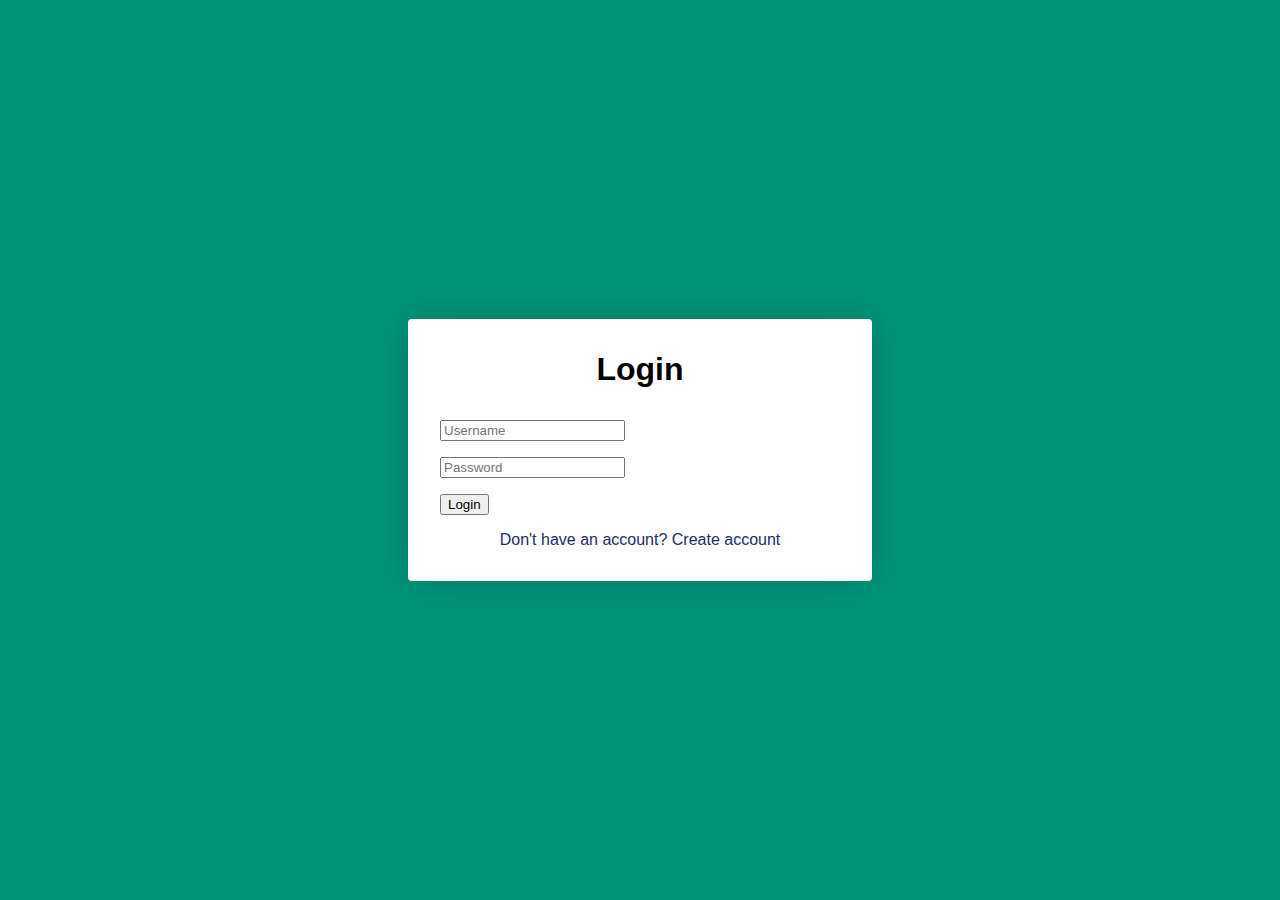
==== index.html @ d5d27dca "update" ====
<!DOCTYPE html>
<html lang="en">
  <head>
    <meta charset="UTF-8" />
    <meta http-equiv="X-UA-Compatible" content="IE=edge" />
    <meta name="viewport" content="width=device-width, initial-scale=1.0" />
    <link rel="stylesheet" href="./styles.css" />

    <title>Login/Signup</title>
  </head>
  <body>
    <div class="container">
      <!-- createAccount form -->
      <form name="form-login" class="form form--hidden" id="createAccount">
        <h1 class="form__title">Create Account</h1>

        <div class="form__input-group">
          <!-- <label for="name">Email</label> -->
          <input type="email" id="name" placeholder="Username" required />
        </div>
        <div class="form__input-group">
          <!-- <label for="pw">Password</label> -->
          <input type="password" id="pw" placeholder="Password" required />
        </div>

        <ul class="helper-text">
          <li class="length">Must be at least 8 characters long.</li>
          <li class="lowercase">Must contain a lowercase letter.</li>
          <li class="uppercase">Must contain an uppercase letter.</li>
          <li class="special">Must contain a number or special character.</li>
        </ul>
        <input id="rgstr_btn" type="submit" value="Register" onclick="store()" />

        <p class="form__text">
          <a href="./" class="form__link" id="linkLogin">Already have an account? Signin</a>
        </p>
      </form>

      <!-- Login form -->
      <form class="form" id="login">
        <h1 class="form__title">Login</h1>

        <!-- <div class="form__message form__message--error"> -->
        <!-- Incorrect username/password combination. -->
        <!-- </div> -->

        <div class="form__input-group">
          <!-- <label for="userName">Email</label> -->
          <input type="email" id="userName" placeholder="Username" required />
        </div>

        <div class="form__input-group">
          <!-- <label for="userPw">Password</label> -->
          <input type="password" id="userPw" placeholder="Password" required />
        </div>

        <input id="login_btn" type="submit" value="Login" onclick="check()" />

        <p class="form__text">
          <a href="./" class="form__link" id="linkCreateAccount">Don't have an account? Create account</a>
        </p>
      </form>
    </div>

    <script src="./functions.js"></script>
  </body>
</html>
---- styles.css ----
body {
  --color-primary: #009579;
  --color-primary-dark: #007f67;
  --color-secondary: #252c6a;
  --color-error: #cc3333;
  --color-success: #4bb544;
  --border-radius: 4px;
  margin: 0;
  height: 100vh;
  display: flex;
  align-items: center;
  justify-content: center;
  font-size: 18px;
  background: var(--color-primary);
  background-size: cover;
}

.container {
  width: 400px;
  max-width: 400px;
  margin: 1rem;
  padding: 2rem;
  box-shadow: 0 0 40px rgba(0, 0, 0, 0.2);
  border-radius: var(--border-radius);
  background: #ffffff;
}

.container, .form__input, .form__button {
  font: 500 1rem "Century Gothic", sans-serif;
}

.form--hidden {
  display: none;
}

/* form */

.form>*:first-child {
  margin-top: 0;
}

.form>*:last-child {
  margin-bottom: 0;
}

.form__title {
  margin-bottom: 2rem;
  text-align: center;
}

.form__input-group {
  margin-bottom: 1rem;
}

.form__input {
  display: block;
  width: 100%;
  padding: 0.75rem;
  box-sizing: border-box;
  border-radius: var(--border-radius);
  border: 1px solid #dddddd;
  outline: none;
  background: #eeeeee;
  transition: background 0.2s, border-color 0.2s;
}

.form__input:focus {
  border-color: var(--color-primary);
  background: #ffffff;
}

/* .form__input--error {
  color: var(--color-error);
  background-color: var(--color-error);
}

.form__input-error-message {
  margin-top: 0.5rem;
  font-size: 0.85rem;
  color: var(--color-error);
} */

/* button */

.form__button {
  width: 100%;
  padding: 1rem 2rem;
  font-weight: bold;
  font-size: 1.1rem;
  color: #ffffff;
  border: none;
  border-radius: var(--border-radius);
  outline: none;
  cursor: pointer;
  background: var(--color-primary);
}

.form__button:hover {
  background: var(--color-primary-dark);
}

.form__button:active {
  transform: scale(0.98);
}

/* text and links */

.form__text {
  text-align: center;
}

.form__link {
  color: var(--color-secondary);
  text-decoration: none;
  cursor: pointer;
}

.form__link:hover {
  text-decoration: underline;
}
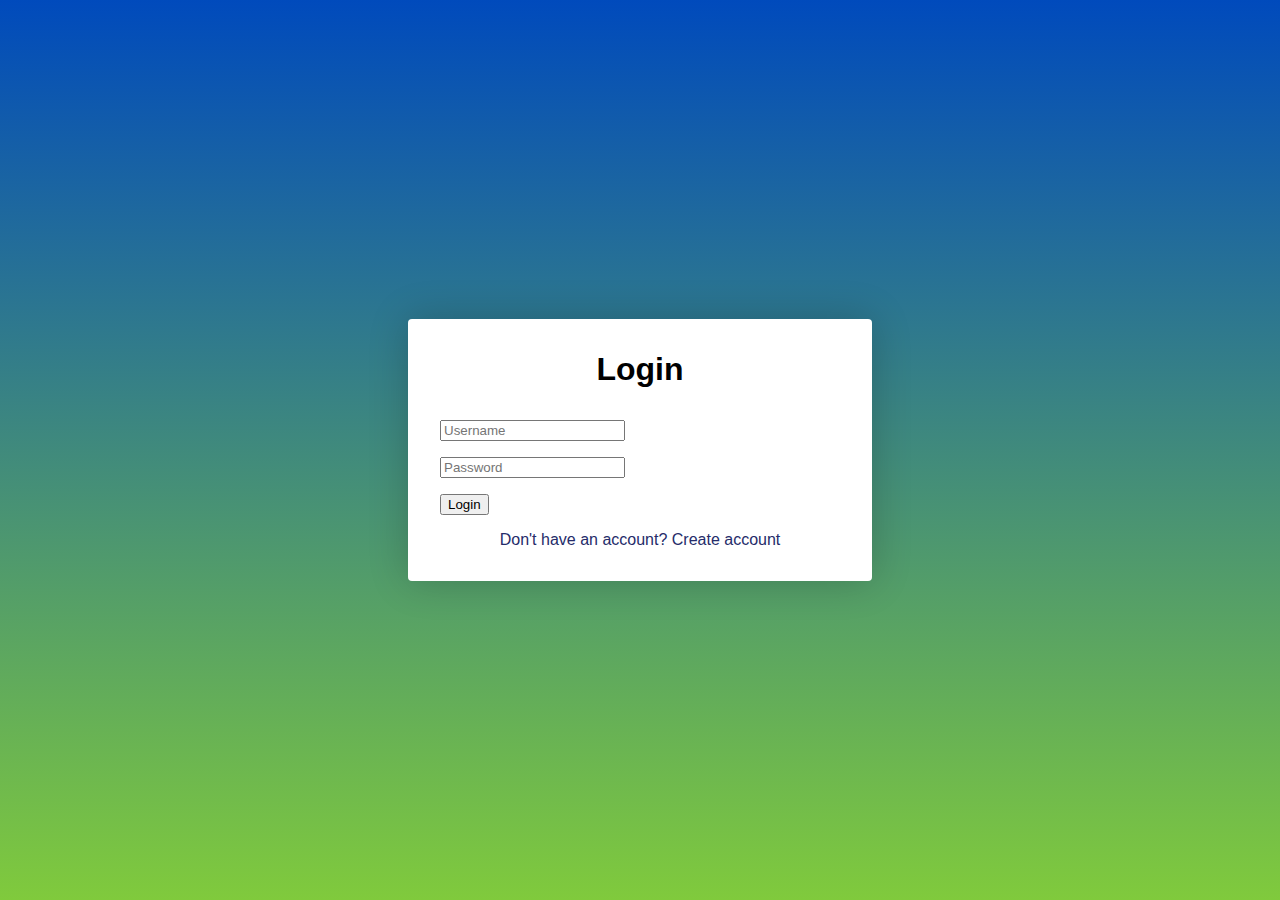
==== commit cb907b99: "Update index.html" ====
--- a/index.html
+++ b/index.html
@@ -9,6 +9,15 @@
     <title>Login/Signup</title>
   </head>
   <body>
+    <style>
+      body {
+        background-image: linear-gradient(rgba(0, 0, 255, 0.5), rgba(255, 255, 0, 0.5)),
+                  url("../../media/examples/lizard.png");
+        background-repeat: no-repeat;
+        background-attachment: fixed;
+        background-size: cover;
+      }
+      </style>
     <div class="container">
       <!-- createAccount form -->
       <form name="form-login" class="form form--hidden" id="createAccount">
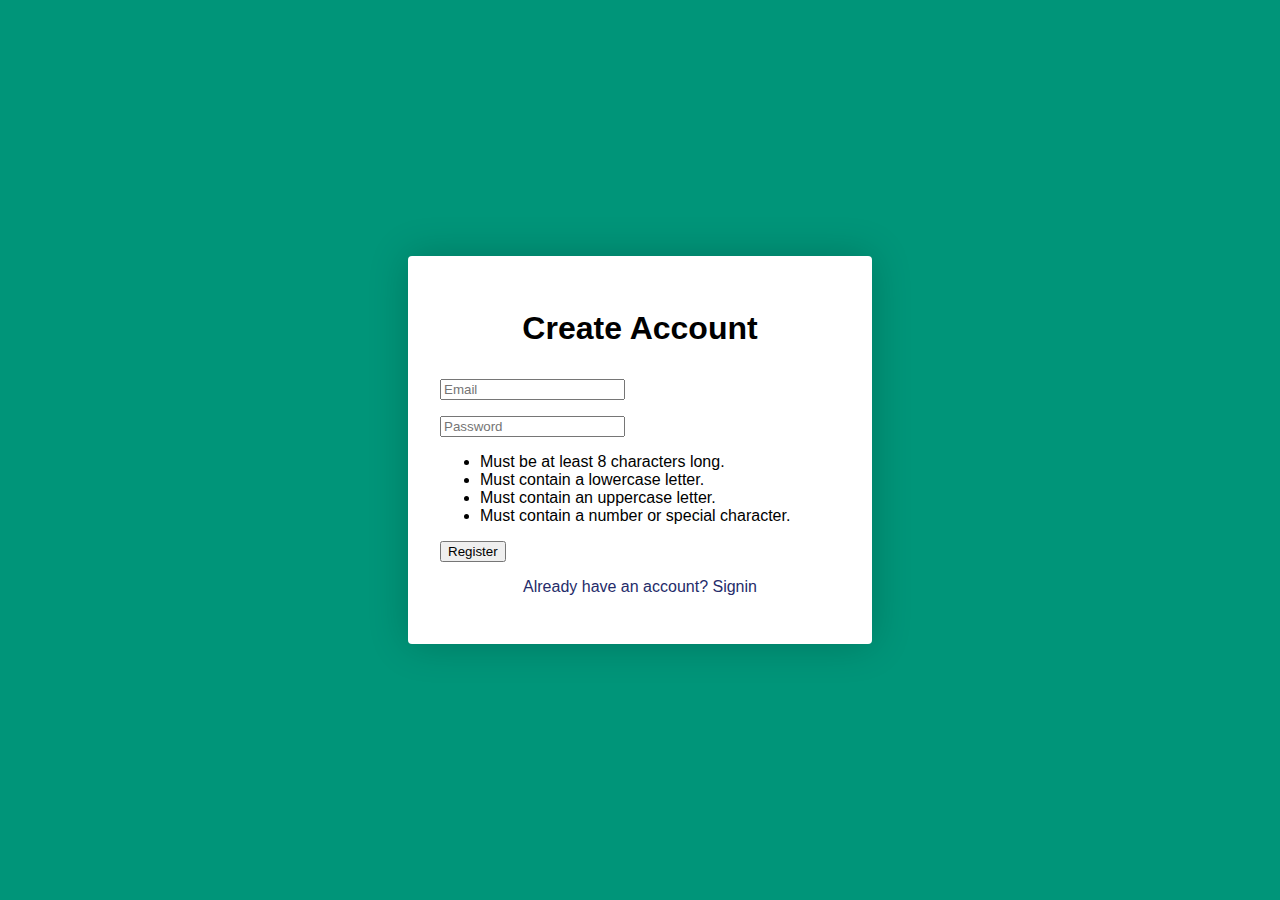
==== commit 38f10b83: "login directs to play.html" ====
--- a/index.html
+++ b/index.html
@@ -4,28 +4,19 @@
     <meta charset="UTF-8" />
     <meta http-equiv="X-UA-Compatible" content="IE=edge" />
     <meta name="viewport" content="width=device-width, initial-scale=1.0" />
-    <link rel="stylesheet" href="./styles.css" />
+    <link rel="stylesheet" href="style.css" />
 
-    <title>Login/Signup</title>
+    <title>Signup</title>
   </head>
   <body>
-    <style>
-      body {
-        background-image: linear-gradient(rgba(0, 0, 255, 0.5), rgba(255, 255, 0, 0.5)),
-                  url("../../media/examples/lizard.png");
-        background-repeat: no-repeat;
-        background-attachment: fixed;
-        background-size: cover;
-      }
-      </style>
     <div class="container">
       <!-- createAccount form -->
-      <form name="form-login" class="form form--hidden" id="createAccount">
+      <form name="form-login" id="createAccount">
         <h1 class="form__title">Create Account</h1>
 
         <div class="form__input-group">
           <!-- <label for="name">Email</label> -->
-          <input type="email" id="name" placeholder="Username" required />
+          <input type="email" id="name" placeholder="Email" required />
         </div>
         <div class="form__input-group">
           <!-- <label for="pw">Password</label> -->
@@ -41,32 +32,7 @@
         <input id="rgstr_btn" type="submit" value="Register" onclick="store()" />
 
         <p class="form__text">
-          <a href="./" class="form__link" id="linkLogin">Already have an account? Signin</a>
-        </p>
-      </form>
-
-      <!-- Login form -->
-      <form class="form" id="login">
-        <h1 class="form__title">Login</h1>
-
-        <!-- <div class="form__message form__message--error"> -->
-        <!-- Incorrect username/password combination. -->
-        <!-- </div> -->
-
-        <div class="form__input-group">
-          <!-- <label for="userName">Email</label> -->
-          <input type="email" id="userName" placeholder="Username" required />
-        </div>
-
-        <div class="form__input-group">
-          <!-- <label for="userPw">Password</label> -->
-          <input type="password" id="userPw" placeholder="Password" required />
-        </div>
-
-        <input id="login_btn" type="submit" value="Login" onclick="check()" />
-
-        <p class="form__text">
-          <a href="./" class="form__link" id="linkCreateAccount">Don't have an account? Create account</a>
+          <a href="./login.html" class="form__link" id="linkLogin">Already have an account? Signin</a>
         </p>
       </form>
     </div>
--- a/style.css
+++ b/style.css
@@ -0,0 +1,120 @@
+body {
+  --color-primary: #009579;
+  --color-primary-dark: #007f67;
+  --color-secondary: #252c6a;
+  --color-error: #cc3333;
+  --color-success: #4bb544;
+  --border-radius: 4px;
+  margin: 0;
+  height: 100vh;
+  display: flex;
+  align-items: center;
+  justify-content: center;
+  font-size: 18px;
+  background: var(--color-primary);
+  background-size: cover;
+}
+
+.container {
+  width: 400px;
+  max-width: 400px;
+  margin: 1rem;
+  padding: 2rem;
+  box-shadow: 0 0 40px rgba(0, 0, 0, 0.2);
+  border-radius: var(--border-radius);
+  background: #ffffff;
+}
+
+.container, .form__input, .form__button {
+  font: 500 1rem "Century Gothic", sans-serif;
+}
+
+/* .form--hidden {
+  display: none;
+} */
+
+/* form */
+
+.form>*:first-child {
+  margin-top: 0;
+}
+
+.form>*:last-child {
+  margin-bottom: 0;
+}
+
+.form__title {
+  margin-bottom: 2rem;
+  text-align: center;
+}
+
+.form__input-group {
+  margin-bottom: 1rem;
+}
+
+.form__input {
+  display: block;
+  width: 100%;
+  padding: 0.75rem;
+  box-sizing: border-box;
+  border-radius: var(--border-radius);
+  border: 1px solid #dddddd;
+  outline: none;
+  background: #eeeeee;
+  transition: background 0.2s, border-color 0.2s;
+}
+
+.form__input:focus {
+  border-color: var(--color-primary);
+  background: #ffffff;
+}
+
+/* .form__input--error {
+  color: var(--color-error);
+  background-color: var(--color-error);
+}
+
+.form__input-error-message {
+  margin-top: 0.5rem;
+  font-size: 0.85rem;
+  color: var(--color-error);
+} */
+
+/* button */
+
+.form__button {
+  width: 100%;
+  padding: 1rem 2rem;
+  font-weight: bold;
+  font-size: 1.1rem;
+  color: #ffffff;
+  border: none;
+  border-radius: var(--border-radius);
+  outline: none;
+  cursor: pointer;
+  background: var(--color-primary);
+}
+
+.form__button:hover {
+  background: var(--color-primary-dark);
+}
+
+.form__button:active {
+  transform: scale(0.98);
+}
+
+/* text and links */
+
+.form__text {
+  text-align: center;
+}
+
+.form__link {
+  color: var(--color-secondary);
+  text-decoration: none;
+  cursor: pointer;
+}
+
+.form__link:hover {
+  text-decoration: underline;
+}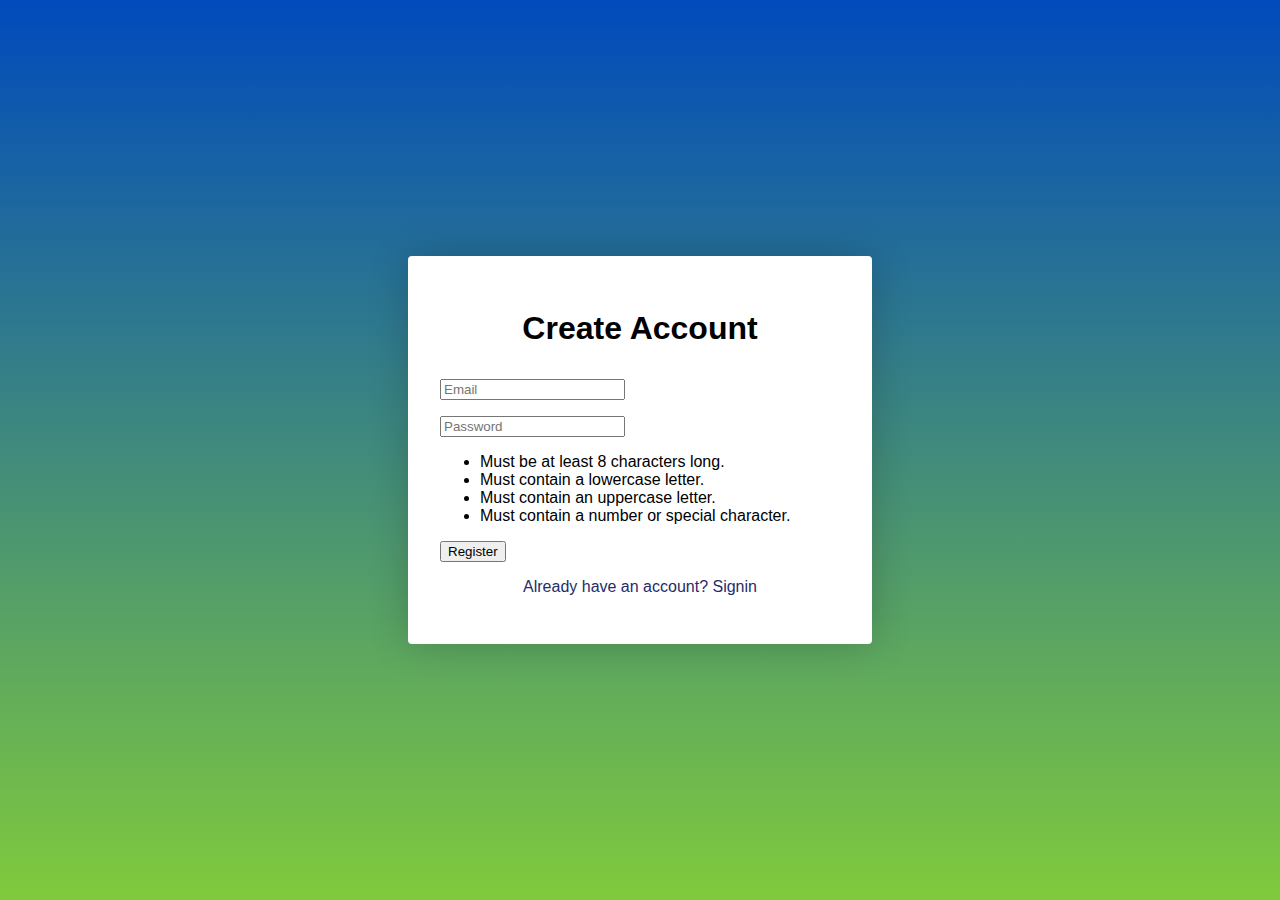
==== commit b4a6c40d: "Merge branch 'main' of https://github.com/muhammadbilalraza/TicTacToe into main" ====
--- a/index.html
+++ b/index.html
@@ -9,6 +9,15 @@
     <title>Signup</title>
   </head>
   <body>
+    <style>
+      body {
+        background-image: linear-gradient(rgba(0, 0, 255, 0.5), rgba(255, 255, 0, 0.5)),
+                  url("../../media/examples/lizard.png");
+        background-repeat: no-repeat;
+        background-attachment: fixed;
+        background-size: cover;
+      }
+      </style>
     <div class="container">
       <!-- createAccount form -->
       <form name="form-login" id="createAccount">
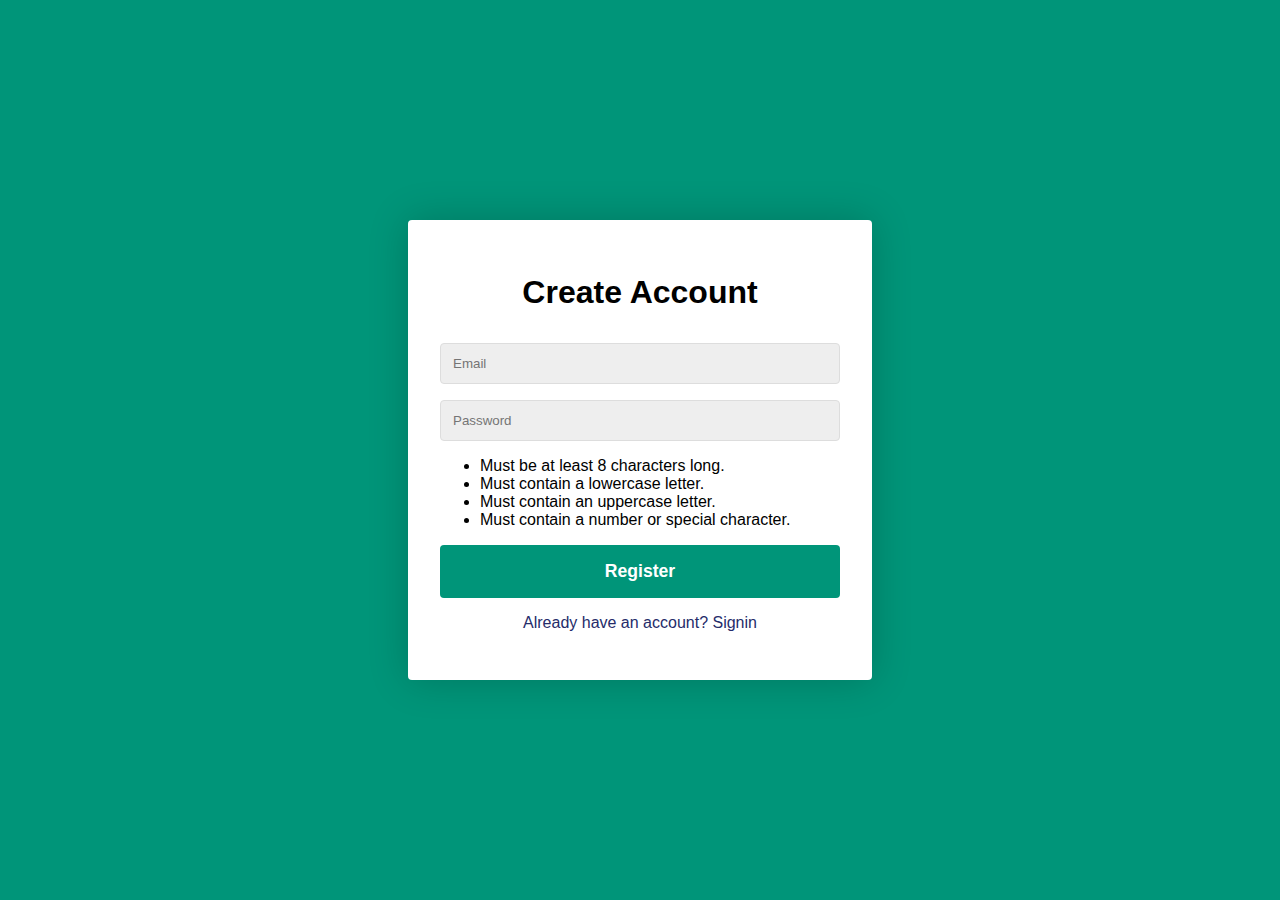
==== commit 73afd33b: "update" ====
--- a/index.html
+++ b/index.html
@@ -9,27 +9,16 @@
     <title>Signup</title>
   </head>
   <body>
-    <style>
-      body {
-        background-image: linear-gradient(rgba(0, 0, 255, 0.5), rgba(255, 255, 0, 0.5)),
-                  url("../../media/examples/lizard.png");
-        background-repeat: no-repeat;
-        background-attachment: fixed;
-        background-size: cover;
-      }
-      </style>
     <div class="container">
       <!-- createAccount form -->
       <form name="form-login" id="createAccount">
         <h1 class="form__title">Create Account</h1>
 
         <div class="form__input-group">
-          <!-- <label for="name">Email</label> -->
-          <input type="email" id="name" placeholder="Email" required />
+          <input class="form__input" type="email" id="name" placeholder="Email" required />
         </div>
         <div class="form__input-group">
-          <!-- <label for="pw">Password</label> -->
-          <input type="password" id="pw" placeholder="Password" required />
+          <input class="form__input" type="password" id="pw" placeholder="Password" required />
         </div>
 
         <ul class="helper-text">
@@ -38,7 +27,7 @@
           <li class="uppercase">Must contain an uppercase letter.</li>
           <li class="special">Must contain a number or special character.</li>
         </ul>
-        <input id="rgstr_btn" type="submit" value="Register" onclick="store()" />
+        <input class="form__button" id="rgstr_btn" type="submit" value="Register" onclick="store()" />
 
         <p class="form__text">
           <a href="./login.html" class="form__link" id="linkLogin">Already have an account? Signin</a>
--- a/style.css
+++ b/style.css
@@ -2,8 +2,7 @@
   --color-primary: #009579;
   --color-primary-dark: #007f67;
   --color-secondary: #252c6a;
-  --color-error: #cc3333;
-  --color-success: #4bb544;
+
   --border-radius: 4px;
   margin: 0;
   height: 100vh;
@@ -13,6 +12,8 @@
   font-size: 18px;
   background: var(--color-primary);
   background-size: cover;
+  font: 500 1rem "Century Gothic", sans-serif;
+
 }
 
 .container {
@@ -24,14 +25,6 @@
   border-radius: var(--border-radius);
   background: #ffffff;
 }
-
-.container, .form__input, .form__button {
-  font: 500 1rem "Century Gothic", sans-serif;
-}
-
-/* .form--hidden {
-  display: none;
-} */
 
 /* form */
 
@@ -61,26 +54,13 @@
   border: 1px solid #dddddd;
   outline: none;
   background: #eeeeee;
-  transition: background 0.2s, border-color 0.2s;
+  transition: 0.2s, border-color 0.2s;
 }
 
 .form__input:focus {
   border-color: var(--color-primary);
   background: #ffffff;
 }
-
-/* .form__input--error {
-  color: var(--color-error);
-  background-color: var(--color-error);
-}
-
-.form__input-error-message {
-  margin-top: 0.5rem;
-  font-size: 0.85rem;
-  color: var(--color-error);
-} */
-
-/* button */
 
 .form__button {
   width: 100%;
@@ -103,8 +83,6 @@
   transform: scale(0.98);
 }
 
-/* text and links */
-
 .form__text {
   text-align: center;
 }
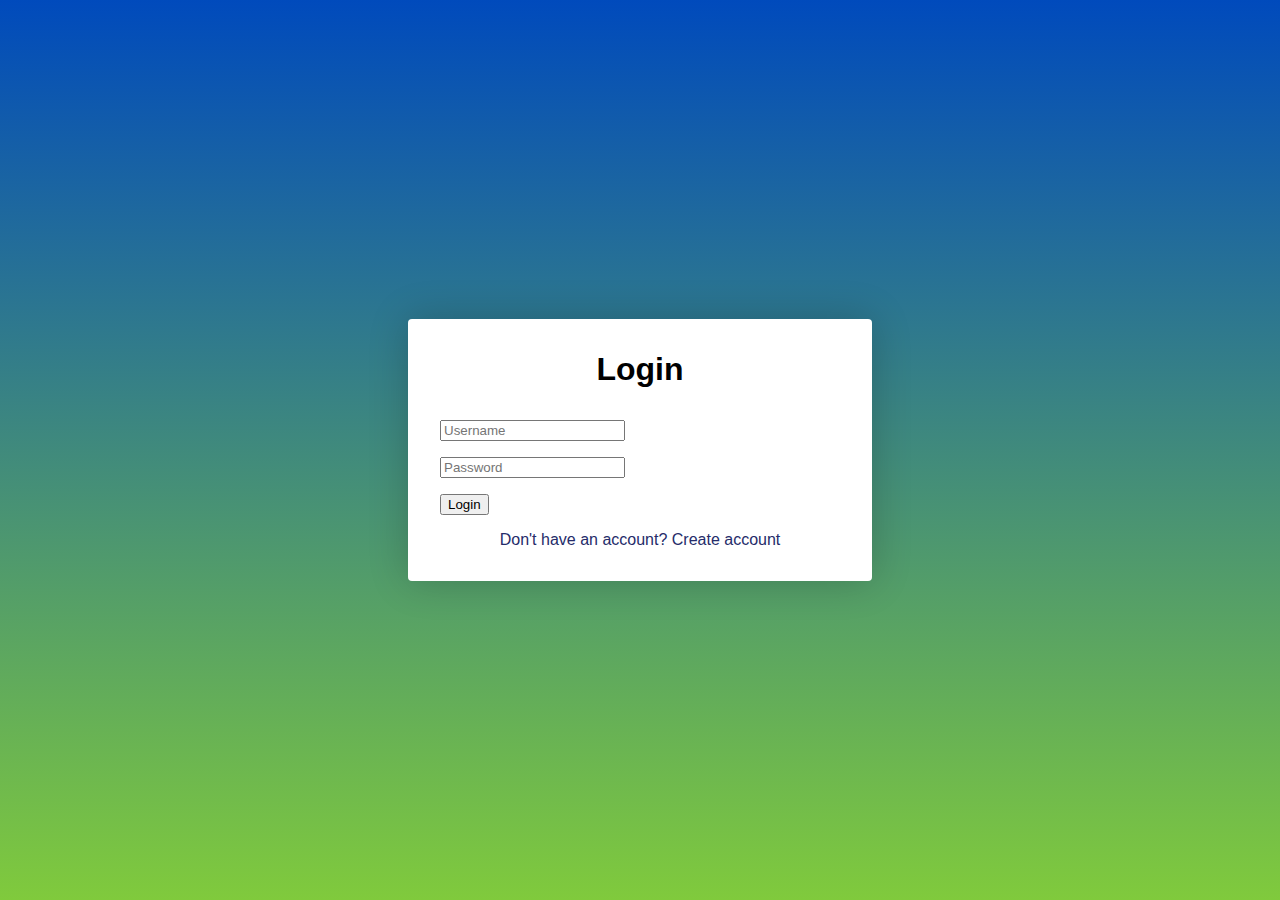
==== commit e0d3e91f: "Update index.html" ====
--- a/index.html
+++ b/index.html
@@ -4,21 +4,37 @@
     <meta charset="UTF-8" />
     <meta http-equiv="X-UA-Compatible" content="IE=edge" />
     <meta name="viewport" content="width=device-width, initial-scale=1.0" />
-    <link rel="stylesheet" href="style.css" />
+    <link rel="stylesheet" href="./styles.css" />
 
-    <title>Signup</title>
+    <title>Login/Signup</title>
   </head>
   <body>
+
+   
+
+    <style>
+      body {
+        background-image: linear-gradient(rgba(0, 0, 255, 0.5), rgba(255, 255, 0, 0.5)),
+                  url("../../media/examples/lizard.png");
+        background-repeat: no-repeat;
+        background-attachment: fixed;
+        background-size: cover;
+      }
+      </style>
+      
+
     <div class="container">
       <!-- createAccount form -->
-      <form name="form-login" id="createAccount">
+      <form name="form-login" class="form form--hidden" id="createAccount">
         <h1 class="form__title">Create Account</h1>
 
         <div class="form__input-group">
-          <input class="form__input" type="email" id="name" placeholder="Email" required />
+          <!-- <label for="name">Email</label> -->
+          <input type="email" id="name" placeholder="Username" required />
         </div>
         <div class="form__input-group">
-          <input class="form__input" type="password" id="pw" placeholder="Password" required />
+          <!-- <label for="pw">Password</label> -->
+          <input type="password" id="pw" placeholder="Password" required />
         </div>
 
         <ul class="helper-text">
@@ -27,10 +43,35 @@
           <li class="uppercase">Must contain an uppercase letter.</li>
           <li class="special">Must contain a number or special character.</li>
         </ul>
-        <input class="form__button" id="rgstr_btn" type="submit" value="Register" onclick="store()" />
+        <input id="rgstr_btn" type="submit" value="Register" onclick="store()" />
 
         <p class="form__text">
-          <a href="./login.html" class="form__link" id="linkLogin">Already have an account? Signin</a>
+          <a href="./" class="form__link" id="linkLogin">Already have an account? Signin</a>
+        </p>
+      </form>
+
+      <!-- Login form -->
+      <form class="form" id="login">
+        <h1 class="form__title">Login</h1>
+
+        <!-- <div class="form__message form__message--error"> -->
+        <!-- Incorrect username/password combination. -->
+        <!-- </div> -->
+
+        <div class="form__input-group">
+          <!-- <label for="userName">Email</label> -->
+          <input type="email" id="userName" placeholder="Username" required />
+        </div>
+
+        <div class="form__input-group">
+          <!-- <label for="userPw">Password</label> -->
+          <input type="password" id="userPw" placeholder="Password" required />
+        </div>
+
+        <input id="login_btn" type="submit" value="Login" onclick="check()" />
+
+        <p class="form__text">
+          <a href="./" class="form__link" id="linkCreateAccount">Don't have an account? Create account</a>
         </p>
       </form>
     </div>
--- a/styles.css
+++ b/styles.css
@@ -0,0 +1,120 @@
+body {
+  --color-primary: #009579;
+  --color-primary-dark: #007f67;
+  --color-secondary: #252c6a;
+  --color-error: #cc3333;
+  --color-success: #4bb544;
+  --border-radius: 4px;
+  margin: 0;
+  height: 100vh;
+  display: flex;
+  align-items: center;
+  justify-content: center;
+  font-size: 18px;
+  background: var(--color-primary);
+  background-size: cover;
+}
+
+.container {
+  width: 400px;
+  max-width: 400px;
+  margin: 1rem;
+  padding: 2rem;
+  box-shadow: 0 0 40px rgba(0, 0, 0, 0.2);
+  border-radius: var(--border-radius);
+  background: #ffffff;
+}
+
+.container, .form__input, .form__button {
+  font: 500 1rem "Century Gothic", sans-serif;
+}
+
+.form--hidden {
+  display: none;
+}
+
+/* form */
+
+.form>*:first-child {
+  margin-top: 0;
+}
+
+.form>*:last-child {
+  margin-bottom: 0;
+}
+
+.form__title {
+  margin-bottom: 2rem;
+  text-align: center;
+}
+
+.form__input-group {
+  margin-bottom: 1rem;
+}
+
+.form__input {
+  display: block;
+  width: 100%;
+  padding: 0.75rem;
+  box-sizing: border-box;
+  border-radius: var(--border-radius);
+  border: 1px solid #dddddd;
+  outline: none;
+  background: #eeeeee;
+  transition: background 0.2s, border-color 0.2s;
+}
+
+.form__input:focus {
+  border-color: var(--color-primary);
+  background: #ffffff;
+}
+
+/* .form__input--error {
+  color: var(--color-error);
+  background-color: var(--color-error);
+}
+
+.form__input-error-message {
+  margin-top: 0.5rem;
+  font-size: 0.85rem;
+  color: var(--color-error);
+} */
+
+/* button */
+
+.form__button {
+  width: 100%;
+  padding: 1rem 2rem;
+  font-weight: bold;
+  font-size: 1.1rem;
+  color: #ffffff;
+  border: none;
+  border-radius: var(--border-radius);
+  outline: none;
+  cursor: pointer;
+  background: var(--color-primary);
+}
+
+.form__button:hover {
+  background: var(--color-primary-dark);
+}
+
+.form__button:active {
+  transform: scale(0.98);
+}
+
+/* text and links */
+
+.form__text {
+  text-align: center;
+}
+
+.form__link {
+  color: var(--color-secondary);
+  text-decoration: none;
+  cursor: pointer;
+}
+
+.form__link:hover {
+  text-decoration: underline;
+}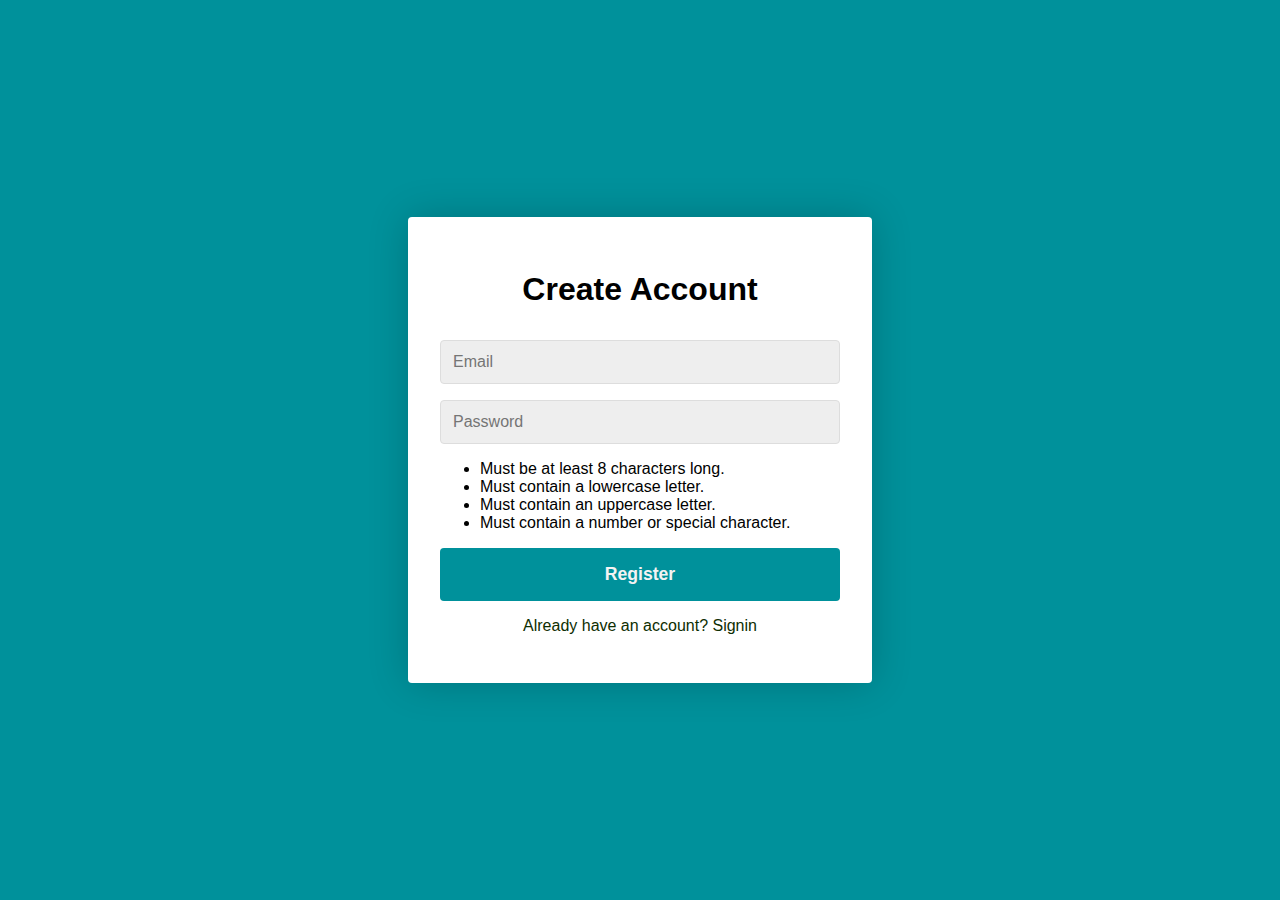
==== commit 7c539d1c: "update." ====
--- a/index.html
+++ b/index.html
@@ -4,37 +4,21 @@
     <meta charset="UTF-8" />
     <meta http-equiv="X-UA-Compatible" content="IE=edge" />
     <meta name="viewport" content="width=device-width, initial-scale=1.0" />
-    <link rel="stylesheet" href="./styles.css" />
+    <link rel="stylesheet" href="styles.css" />
 
-    <title>Login/Signup</title>
+    <title>Signup</title>
   </head>
   <body>
-
-   
-
-    <style>
-      body {
-        background-image: linear-gradient(rgba(0, 0, 255, 0.5), rgba(255, 255, 0, 0.5)),
-                  url("../../media/examples/lizard.png");
-        background-repeat: no-repeat;
-        background-attachment: fixed;
-        background-size: cover;
-      }
-      </style>
-      
-
     <div class="container">
       <!-- createAccount form -->
-      <form name="form-login" class="form form--hidden" id="createAccount">
+      <form name="form-login" id="createAccount">
         <h1 class="form__title">Create Account</h1>
 
         <div class="form__input-group">
-          <!-- <label for="name">Email</label> -->
-          <input type="email" id="name" placeholder="Username" required />
+          <input class="form__input" type="email" id="name" placeholder="Email" required />
         </div>
         <div class="form__input-group">
-          <!-- <label for="pw">Password</label> -->
-          <input type="password" id="pw" placeholder="Password" required />
+          <input class="form__input" type="password" id="pw" placeholder="Password" required />
         </div>
 
         <ul class="helper-text">
@@ -43,35 +27,10 @@
           <li class="uppercase">Must contain an uppercase letter.</li>
           <li class="special">Must contain a number or special character.</li>
         </ul>
-        <input id="rgstr_btn" type="submit" value="Register" onclick="store()" />
+        <input class="form__button" id="rgstr_btn" type="submit" value="Register" onclick="store()" />
 
         <p class="form__text">
-          <a href="./" class="form__link" id="linkLogin">Already have an account? Signin</a>
-        </p>
-      </form>
-
-      <!-- Login form -->
-      <form class="form" id="login">
-        <h1 class="form__title">Login</h1>
-
-        <!-- <div class="form__message form__message--error"> -->
-        <!-- Incorrect username/password combination. -->
-        <!-- </div> -->
-
-        <div class="form__input-group">
-          <!-- <label for="userName">Email</label> -->
-          <input type="email" id="userName" placeholder="Username" required />
-        </div>
-
-        <div class="form__input-group">
-          <!-- <label for="userPw">Password</label> -->
-          <input type="password" id="userPw" placeholder="Password" required />
-        </div>
-
-        <input id="login_btn" type="submit" value="Login" onclick="check()" />
-
-        <p class="form__text">
-          <a href="./" class="form__link" id="linkCreateAccount">Don't have an account? Create account</a>
+          <a href="./login.html" class="form__link" id="linkLogin">Already have an account? Signin</a>
         </p>
       </form>
     </div>
--- a/styles.css
+++ b/styles.css
@@ -1,7 +1,9 @@
 body {
-  --color-primary: #009579;
+
+  
+  --color-primary: #00919b;
   --color-primary-dark: #007f67;
-  --color-secondary: #252c6a;
+  --color-secondary: #0e2e02;
   --color-error: #cc3333;
   --color-success: #4bb544;
   --border-radius: 4px;
@@ -10,7 +12,7 @@
   display: flex;
   align-items: center;
   justify-content: center;
-  font-size: 18px;
+  font-size: 22px;
   background: var(--color-primary);
   background-size: cover;
 }
@@ -87,7 +89,7 @@
   padding: 1rem 2rem;
   font-weight: bold;
   font-size: 1.1rem;
-  color: #ffffff;
+  color: #f3f3f3;
   border: none;
   border-radius: var(--border-radius);
   outline: none;
@@ -115,6 +117,161 @@
   cursor: pointer;
 }
 
+
+/*        here The game begin */
+/*========================================================================*/
+
+
+.game_container {
+  background: #EBECEF;
+  margin: 30px;
+  padding: 180px;
+  border-radius: 30px;
+  align-items: center;
+  justify-content: center;
+  font-family:Arial, Helvetica, sans-serif; 
+}
+
+.title {
+  text-align: center;
+  font-size: 50px;;
+}
+
+.title span {
+  color: #b80000;
+}
+
+.status-action {
+  display: flex;
+  margin-top: 25px;
+  font-size: 25px;
+  justify-content: space-around;
+  font-weight: bold;
+  height: 30px;
+  
+}
+
+.status span {
+  color: #000000;
+}
+
+.reset {
+  cursor: pointer;
+}
+
+.reset:hover {
+  color: #E63946;
+}
+
+.game-grid {
+ 
+  background: #000000;
+   display: grid;
+  grid-template-columns: repeat(3, auto);
+  grid-template-rows: repeat(3, auto);
+  grid-gap: 15px;
+  margin-top: 80px;
+ /* align-items: center;*/
+  justify-content: center;
+}
+
+.game-cell {
+  background:#FEC3A6;
+  display: flex;
+  justify-content: center;
+  align-items: center;
+  cursor: pointer;
+  height: 200px;
+  width: 210px;
+  /*align-items: center;
+  justify-content: center;*/
+}
+
+.x,
+.o {
+  cursor: default;
+}
+
+.x::after {
+  content: '×';
+  color: #FF1654;
+  font-size: 200px;
+}
+
+.o::after {
+  content: 'o';
+  color: #0081A7;
+  font-size: 205px;
+}
+
+.won::after {
+  color: #1ae000;
+}
+
+@media only screen and (max-width: 1024px) {
+  .game-grid {
+    margin-top: 45px;
+    grid-gap: 25px;
+  }
+
+  .game-cell {
+    height: 150px;
+    width: 150px;
+  }
+
+  .x::after {
+    font-size: 150px;
+  }
+
+  .o::after {
+    font-size: 150px;
+  }
+}
+
+@media only screen and (max-width: 640px) {
+  .container {
+    margin: 25px;
+    padding: 25px;
+  }
+
+  .game-cell {
+    height: 100px;
+    width: 100px;
+  }
+
+  .x::after {
+    font-size: 100px;
+  }
+
+  .o::after {
+    font-size: 125px;
+  }
+}
+
 .form__link:hover {
   text-decoration: underline;
-}+}
+
+.button {
+  align-items: left;
+  border: none;
+  color: white;
+  padding: 15px 32px;
+  text-align: center;
+  text-decoration: none;
+  display: inline-block;
+  font-size: 20px;
+  margin: 4px 2px;
+  cursor: pointer;
+}
+
+.button1 {
+  background-color: #b80000; 
+  color: white; 
+  border: 2px solid #8f0303;
+}
+
+.button1:hover {
+  background-color: black;
+  color:#b80000;
+}
